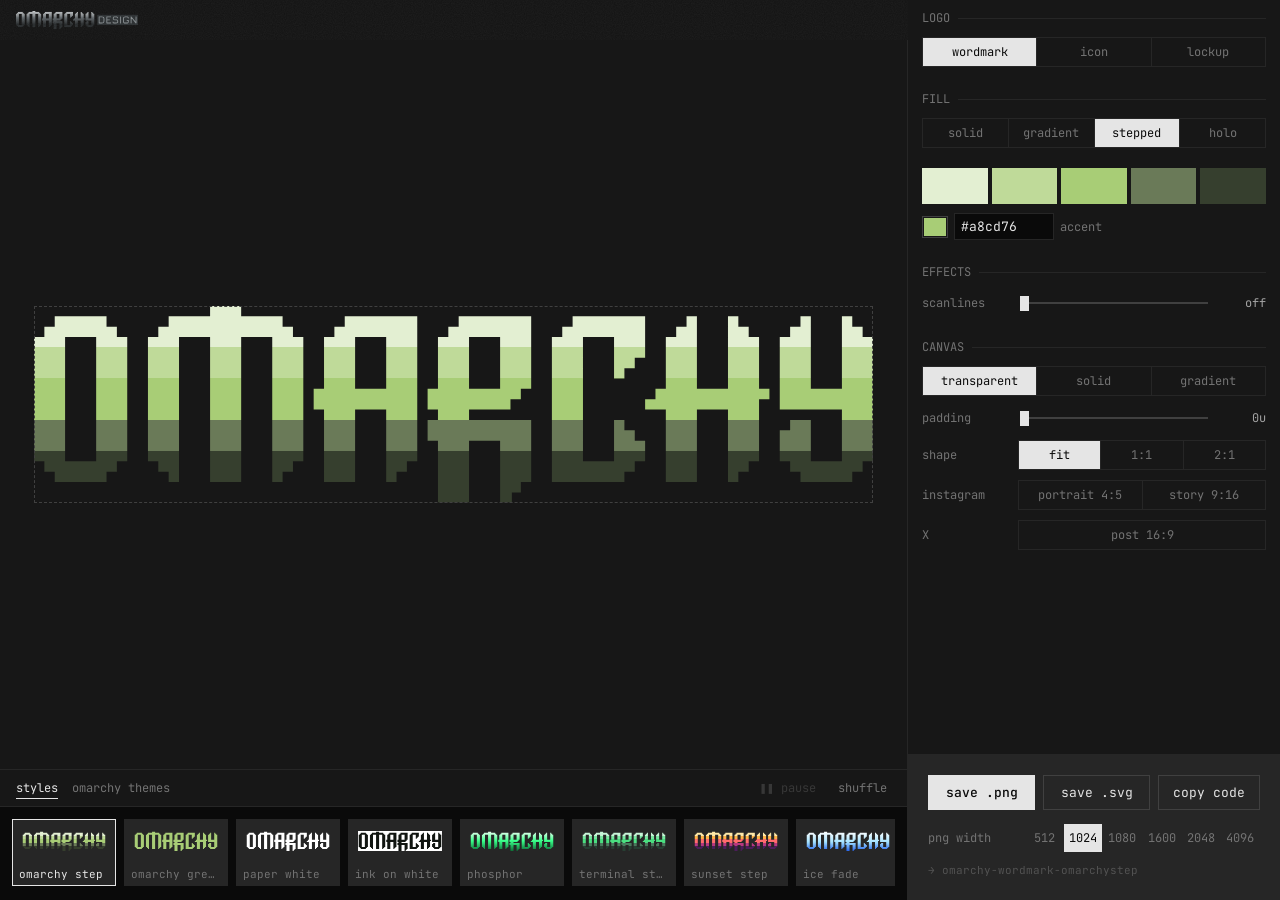
==== logo/index.html @ 5dc9aa98 "init repo" ====
<!doctype html>
<html lang="en">
  <head>
    <meta charset="utf-8" />
    <meta name="viewport" content="width=device-width, initial-scale=1" />
    <title>Omarchy Design — Logo</title>
    <link rel="icon" type="image/svg+xml" href="../assets/favicon.svg" />
    <link rel="preconnect" href="https://fonts.googleapis.com" />
    <link rel="preconnect" href="https://fonts.gstatic.com" crossorigin />
    <link
      href="https://fonts.googleapis.com/css2?family=JetBrains+Mono:wght@400;500;700&display=swap"
      rel="stylesheet"
    />
    <link rel="stylesheet" href="../css/main.css" />
  </head>
  <body>
    <div class="app">
      <header class="head">
        <a class="home" href="../" title="Omarchy Design home">
          <img
            class="mark"
            src="../assets/marks/omarchy-design-line.svg"
            alt="omarchy design"
          />
        </a>
      </header>

      <div class="left">
        <div class="stagewrap">
          <div class="stage" id="stage"></div>
        </div>

        <div class="stagebar">
          <div class="tabs" role="tablist" aria-label="preset groups">
            <button
              class="tab"
              role="tab"
              id="tabStyles"
              aria-selected="true"
              aria-controls="styleTrack"
            >
              styles
            </button>
            <button
              class="tab"
              role="tab"
              id="tabThemes"
              aria-selected="false"
              aria-controls="themeTrack"
            >
              omarchy themes
            </button>
          </div>
          <button
            class="iconbtn play"
            id="btnPlay"
            title="Play or pause the holographic motion"
          >
            ❚❚ pause
          </button>
          <button
            class="iconbtn"
            id="btnShuffle"
            title="Try a random variation"
          >
            shuffle
          </button>
        </div>

        <div class="presets">
          <div
            class="ptrack"
            id="styleTrack"
            role="tabpanel"
            aria-labelledby="tabStyles"
          ></div>
          <div
            class="ptrack"
            id="themeTrack"
            role="tabpanel"
            aria-labelledby="tabThemes"
            hidden
          ></div>
        </div>
      </div>

      <div class="right">
        <div class="controls" id="controls">
          <section class="sec">
            <h2>LOGO</h2>
            <div class="body">
              <div class="seg" id="assetSeg"></div>
            </div>
          </section>

          <section class="sec">
            <h2>FILL</h2>
            <div class="body">
              <div class="seg" id="modeSeg"></div>
              <div id="fillBody"></div>
            </div>
          </section>

          <section class="sec">
            <h2>EFFECTS</h2>
            <div class="body" id="fxBody"></div>
          </section>

          <section class="sec">
            <h2>CANVAS</h2>
            <div class="body" id="canvasBody"></div>
          </section>
        </div>

        <div class="export">
          <div class="row">
            <button class="btn primary" id="btnPng">save .png</button>
            <button class="btn" id="btnSvg">save .svg</button>
            <button class="btn fit" id="btnCopy">copy code</button>
          </div>
          <div class="field">
            <label>png width</label>
            <div class="seg" id="pngSeg"></div>
          </div>
          <div class="fname" id="fname"></div>
        </div>
      </div>
    </div>
    <div class="toast" id="toast"></div>

    <script type="module" src="../js/main.js"></script>
  </body>
</html>
---- css/main.css ----
@import "tokens.css";
@import "base.css";
@import "layout.css";
@import "components/controls.css";
@import "components/gradient.css";
@import "components/export.css";
@import "components/toast.css";
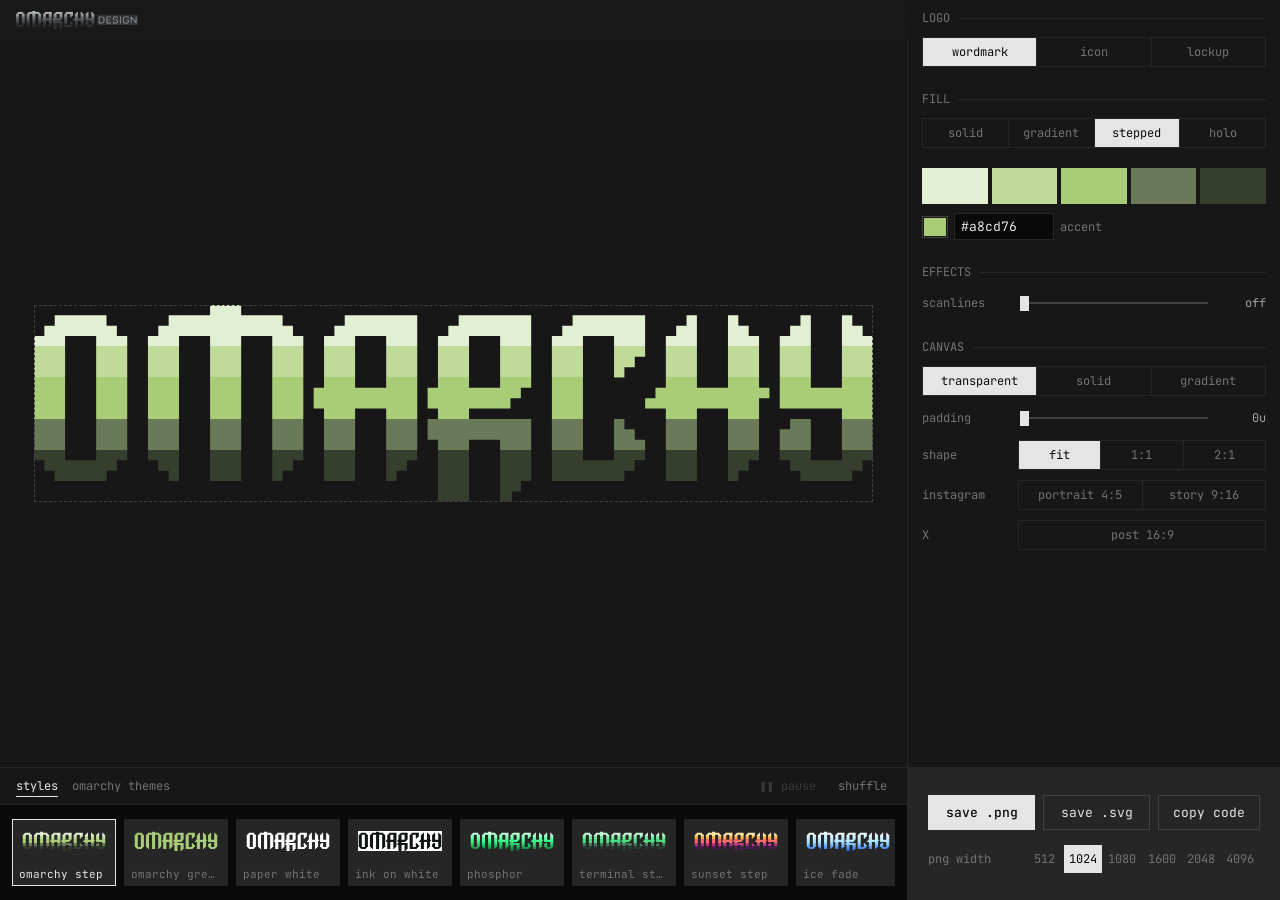
==== commit bc4f1ed9: "Add page for typefaces" ====
--- a/logo/index.html
+++ b/logo/index.html
@@ -122,7 +122,6 @@
             <label>png width</label>
             <div class="seg" id="pngSeg"></div>
           </div>
-          <div class="fname" id="fname"></div>
         </div>
       </div>
     </div>
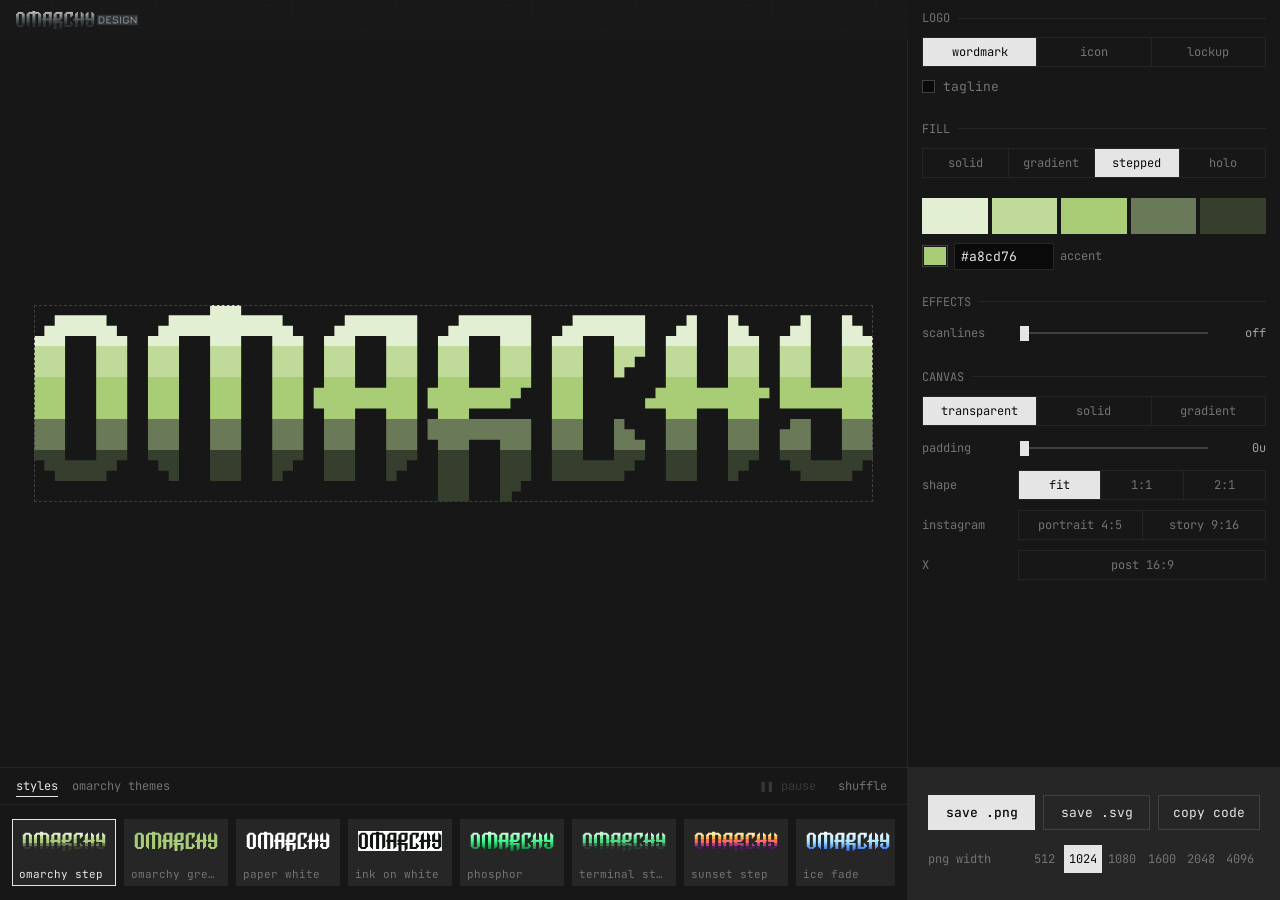
==== commit d45630f1: "Add the omarchy.org tagline under the logo, with a toggle Adds "Beautiful, fun & agentic Linux by DH" ====
--- a/logo/index.html
+++ b/logo/index.html
@@ -90,6 +90,7 @@
             <h2>LOGO</h2>
             <div class="body">
               <div class="seg" id="assetSeg"></div>
+              <div id="taglineBody"></div>
             </div>
           </section>
 
